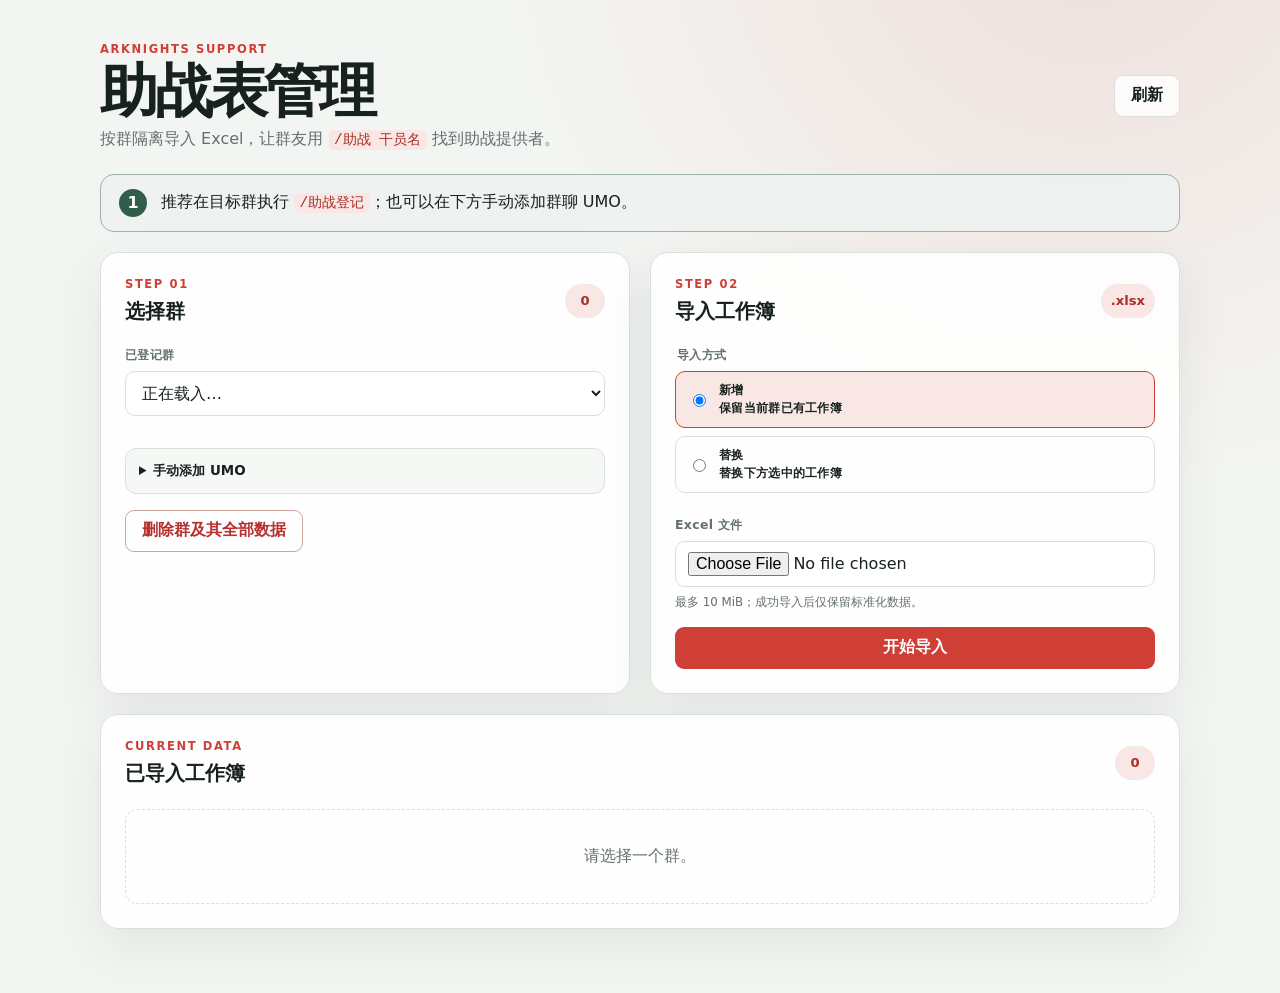
==== pages/management/index.html @ c1661d3b "基本实现" ====
<!doctype html>
<html lang="zh-CN">
  <head>
    <meta charset="utf-8" />
    <meta name="viewport" content="width=device-width, initial-scale=1" />
    <title>明日方舟助战表</title>
    <link rel="stylesheet" href="./style.css" />
  </head>
  <body>
    <main class="page-shell">
      <header class="hero">
        <div>
          <p class="eyebrow">ARKNIGHTS SUPPORT</p>
          <h1>助战表管理</h1>
          <p class="subtitle">
            按群隔离导入 Excel，让群友用 <code>/助战 干员名</code> 找到助战提供者。
          </p>
        </div>
        <button id="refresh-button" class="button secondary" type="button">
          刷新
        </button>
      </header>

      <section class="notice">
        <span class="notice-mark">1</span>
        <p>
          推荐在目标群执行 <code>/助战登记</code>；也可以在下方手动添加群聊 UMO。
        </p>
      </section>

      <section class="grid">
        <article class="card">
          <div class="card-heading">
            <div>
              <p class="step">STEP 01</p>
              <h2>选择群</h2>
            </div>
            <span id="group-count" class="count">0</span>
          </div>

          <label for="group-select">已登记群</label>
          <select id="group-select">
            <option value="">正在载入…</option>
          </select>
          <dl id="group-details" class="details"></dl>

          <div id="remark-editor" class="remark-editor hidden">
            <label for="group-remark">UMO 备注</label>
            <div class="input-action">
              <input
                id="group-remark"
                type="text"
                maxlength="200"
                placeholder="例如：前浪官服交流群"
              />
              <button id="save-remark-button" class="button secondary" type="button">
                保存备注
              </button>
            </div>
          </div>

          <details class="manual-panel">
            <summary>手动添加 UMO</summary>
            <label for="manual-umo">群聊 UMO</label>
            <input
              id="manual-umo"
              type="text"
              maxlength="512"
              placeholder="平台实例:GroupMessage:群会话ID"
            />
            <label for="manual-remark">备注（可选）</label>
            <input
              id="manual-remark"
              type="text"
              maxlength="200"
              placeholder="用于在 WebUI 中辨认该群"
            />
            <button id="add-group-button" class="button secondary full" type="button">
              添加 UMO
            </button>
          </details>

          <button id="delete-group-button" class="button danger ghost" type="button">
            删除群及其全部数据
          </button>
        </article>

        <article class="card">
          <div class="card-heading">
            <div>
              <p class="step">STEP 02</p>
              <h2>导入工作簿</h2>
            </div>
            <span class="file-badge">.xlsx</span>
          </div>

          <fieldset>
            <legend>导入方式</legend>
            <label class="radio-row">
              <input type="radio" name="mode" value="add" checked />
              <span>
                <strong>新增</strong>
                <small>保留当前群已有工作簿</small>
              </span>
            </label>
            <label class="radio-row">
              <input type="radio" name="mode" value="replace" />
              <span>
                <strong>替换</strong>
                <small>替换下方选中的工作簿</small>
              </span>
            </label>
          </fieldset>

          <div id="replace-field" class="hidden">
            <label for="replace-select">要替换的工作簿</label>
            <select id="replace-select"></select>
          </div>

          <label for="file-input">Excel 文件</label>
          <input id="file-input" type="file" accept=".xlsx" />
          <p class="hint">最多 10 MiB；成功导入后仅保留标准化数据。</p>

          <button id="upload-button" class="button primary" type="button">
            开始导入
          </button>
        </article>
      </section>

      <section class="card workbooks-card">
        <div class="card-heading">
          <div>
            <p class="step">CURRENT DATA</p>
            <h2>已导入工作簿</h2>
          </div>
          <span id="workbook-count" class="count">0</span>
        </div>
        <div id="workbook-list" class="workbook-list">
          <p class="empty">请选择一个群。</p>
        </div>
      </section>

      <div id="feedback" class="feedback hidden" role="status"></div>
    </main>
    <script type="module" src="./app.js"></script>
  </body>
</html>
---- pages/management/style.css ----
:root {
  color-scheme: light;
  --bg: #f3f5f2;
  --surface: rgba(255, 255, 255, 0.88);
  --surface-strong: #ffffff;
  --text: #17211d;
  --muted: #64706b;
  --line: #d9dfda;
  --accent: #cf3f35;
  --accent-dark: #a92f28;
  --accent-soft: #f8e7e4;
  --green: #315e4b;
  --danger: #b72f2f;
  --shadow: 0 18px 50px rgba(30, 45, 38, 0.08);
}

[data-theme="dark"] {
  color-scheme: dark;
  --bg: #111714;
  --surface: rgba(29, 38, 34, 0.92);
  --surface-strong: #202a25;
  --text: #edf2ef;
  --muted: #a8b4ae;
  --line: #3a4841;
  --accent: #ef685e;
  --accent-dark: #ff8177;
  --accent-soft: #442825;
  --green: #8eb9a4;
  --danger: #ff7777;
  --shadow: 0 18px 50px rgba(0, 0, 0, 0.24);
}

* {
  box-sizing: border-box;
}

body {
  margin: 0;
  min-width: 320px;
  min-height: 100vh;
  background:
    radial-gradient(circle at 85% -10%, rgba(207, 63, 53, 0.12), transparent 38%),
    var(--bg);
  color: var(--text);
  font-family:
    Inter, "Noto Sans SC", "Microsoft YaHei", system-ui, -apple-system, sans-serif;
}

button,
input,
select {
  font: inherit;
}

.page-shell {
  width: min(1080px, calc(100% - 36px));
  margin: 0 auto;
  padding: 42px 0 64px;
}

.hero,
.card-heading,
.workbook-item {
  display: flex;
  align-items: center;
  justify-content: space-between;
  gap: 20px;
}

.hero {
  margin-bottom: 24px;
}

.eyebrow,
.step {
  margin: 0 0 7px;
  color: var(--accent);
  font-size: 0.72rem;
  font-weight: 800;
  letter-spacing: 0.14em;
}

h1,
h2,
h3,
p {
  margin-top: 0;
}

h1 {
  margin-bottom: 8px;
  font-size: clamp(2rem, 6vw, 3.6rem);
  line-height: 1;
  letter-spacing: -0.055em;
}

h2 {
  margin-bottom: 0;
  font-size: 1.22rem;
}

h3 {
  margin-bottom: 6px;
  font-size: 1rem;
}

.subtitle,
.workbook-main p,
.hint {
  color: var(--muted);
}

.subtitle {
  margin-bottom: 0;
}

code {
  padding: 0.14em 0.38em;
  border-radius: 5px;
  background: var(--accent-soft);
  color: var(--accent-dark);
  font-family: "Cascadia Code", "SFMono-Regular", monospace;
  font-size: 0.9em;
}

.notice {
  display: flex;
  align-items: center;
  gap: 14px;
  margin-bottom: 20px;
  padding: 14px 18px;
  border: 1px solid color-mix(in srgb, var(--green) 35%, var(--line));
  border-radius: 14px;
  background: color-mix(in srgb, var(--green) 7%, var(--surface));
}

.notice p {
  margin: 0;
}

.notice-mark {
  display: grid;
  flex: 0 0 28px;
  height: 28px;
  place-items: center;
  border-radius: 50%;
  background: var(--green);
  color: var(--surface-strong);
  font-weight: 800;
}

.grid {
  display: grid;
  grid-template-columns: repeat(2, minmax(0, 1fr));
  gap: 20px;
}

.card {
  padding: 24px;
  border: 1px solid var(--line);
  border-radius: 18px;
  background: var(--surface);
  box-shadow: var(--shadow);
  backdrop-filter: blur(14px);
}

.card-heading {
  margin-bottom: 22px;
}

.count,
.file-badge {
  display: grid;
  min-width: 40px;
  height: 34px;
  padding: 0 10px;
  place-items: center;
  border-radius: 20px;
  background: var(--accent-soft);
  color: var(--accent-dark);
  font-size: 0.82rem;
  font-weight: 800;
}

label,
legend {
  display: block;
  margin-bottom: 7px;
  color: var(--muted);
  font-size: 0.78rem;
  font-weight: 700;
  letter-spacing: 0.025em;
}

select,
input[type="text"],
input[type="file"] {
  width: 100%;
  min-height: 45px;
  margin-bottom: 16px;
  padding: 10px 12px;
  border: 1px solid var(--line);
  border-radius: 10px;
  outline: none;
  background: var(--surface-strong);
  color: var(--text);
}

select:focus,
input[type="text"]:focus,
input[type="file"]:focus {
  border-color: var(--accent);
  box-shadow: 0 0 0 3px color-mix(in srgb, var(--accent) 14%, transparent);
}

.details {
  display: grid;
  grid-template-columns: max-content 1fr;
  gap: 8px 12px;
  margin: 2px 0 20px;
  padding: 14px;
  border-radius: 11px;
  background: color-mix(in srgb, var(--bg) 70%, transparent);
}

.details:empty {
  display: none;
}

.details dt,
.details dd {
  margin: 0;
  font-size: 0.78rem;
}

.details dt {
  color: var(--muted);
}

.details dd {
  overflow-wrap: anywhere;
}

.remark-editor {
  margin-bottom: 16px;
}

.input-action {
  display: grid;
  grid-template-columns: minmax(0, 1fr) auto;
  gap: 8px;
}

.input-action input {
  margin-bottom: 0;
}

.manual-panel {
  margin: 16px 0;
  padding: 13px;
  border: 1px solid var(--line);
  border-radius: 11px;
  background: color-mix(in srgb, var(--bg) 70%, transparent);
}

.manual-panel summary {
  cursor: pointer;
  font-size: 0.84rem;
  font-weight: 750;
}

.manual-panel[open] summary {
  margin-bottom: 14px;
}

.full {
  width: 100%;
}

fieldset {
  margin: 0 0 16px;
  padding: 0;
  border: 0;
}

.radio-row {
  display: flex;
  align-items: center;
  gap: 10px;
  margin-bottom: 8px;
  padding: 10px 12px;
  border: 1px solid var(--line);
  border-radius: 10px;
  color: var(--text);
  cursor: pointer;
}

.radio-row:has(input:checked) {
  border-color: var(--accent);
  background: var(--accent-soft);
}

.radio-row span {
  display: flex;
  flex-direction: column;
  gap: 2px;
}

.radio-row small,
.hint {
  font-size: 0.74rem;
}

.hint {
  margin: -8px 0 16px;
}

.button {
  min-height: 42px;
  padding: 9px 16px;
  border: 1px solid transparent;
  border-radius: 9px;
  cursor: pointer;
  font-weight: 750;
  transition:
    transform 120ms ease,
    background 120ms ease,
    opacity 120ms ease;
}

.button:hover:not(:disabled) {
  transform: translateY(-1px);
}

.button:disabled {
  cursor: not-allowed;
  opacity: 0.5;
}

.primary {
  width: 100%;
  background: var(--accent);
  color: white;
}

.primary:hover:not(:disabled) {
  background: var(--accent-dark);
}

.secondary {
  border-color: var(--line);
  background: var(--surface);
  color: var(--text);
}

.ghost {
  border-color: color-mix(in srgb, var(--danger) 34%, var(--line));
  background: transparent;
  color: var(--danger);
}

.compact {
  min-height: 34px;
  padding: 6px 11px;
  font-size: 0.78rem;
}

.workbooks-card {
  margin-top: 20px;
}

.workbook-list {
  display: grid;
  gap: 10px;
}

.workbook-item {
  padding: 14px 16px;
  border: 1px solid var(--line);
  border-radius: 12px;
  background: var(--surface-strong);
}

.workbook-main {
  min-width: 0;
  flex: 1;
}

.workbook-main h3,
.workbook-main p {
  overflow: hidden;
  text-overflow: ellipsis;
  white-space: nowrap;
}

.workbook-main p {
  margin-bottom: 0;
  font-size: 0.76rem;
}

.metrics {
  display: flex;
  gap: 8px;
}

.metric {
  display: flex;
  min-width: 58px;
  flex-direction: column;
  align-items: center;
  padding: 7px 9px;
  border-radius: 8px;
  background: var(--bg);
}

.metric strong {
  font-size: 0.92rem;
}

.metric small {
  color: var(--muted);
  font-size: 0.65rem;
}

.empty {
  margin: 0;
  padding: 36px 16px;
  border: 1px dashed var(--line);
  border-radius: 12px;
  color: var(--muted);
  text-align: center;
}

.feedback {
  position: fixed;
  right: 24px;
  bottom: 24px;
  z-index: 10;
  max-width: min(420px, calc(100vw - 48px));
  padding: 13px 17px;
  border: 1px solid var(--line);
  border-radius: 10px;
  background: var(--surface-strong);
  box-shadow: var(--shadow);
}

.feedback.success {
  border-color: var(--green);
}

.feedback.error {
  border-color: var(--danger);
  color: var(--danger);
}

.hidden {
  display: none !important;
}

@media (max-width: 760px) {
  .page-shell {
    width: min(100% - 24px, 1080px);
    padding-top: 26px;
  }

  .grid {
    grid-template-columns: 1fr;
  }

  .hero,
  .workbook-item {
    align-items: flex-start;
  }

  .workbook-item {
    flex-wrap: wrap;
  }

  .metrics {
    order: 3;
    width: 100%;
  }

  .metric {
    flex: 1;
  }

  .input-action {
    grid-template-columns: 1fr;
  }
}
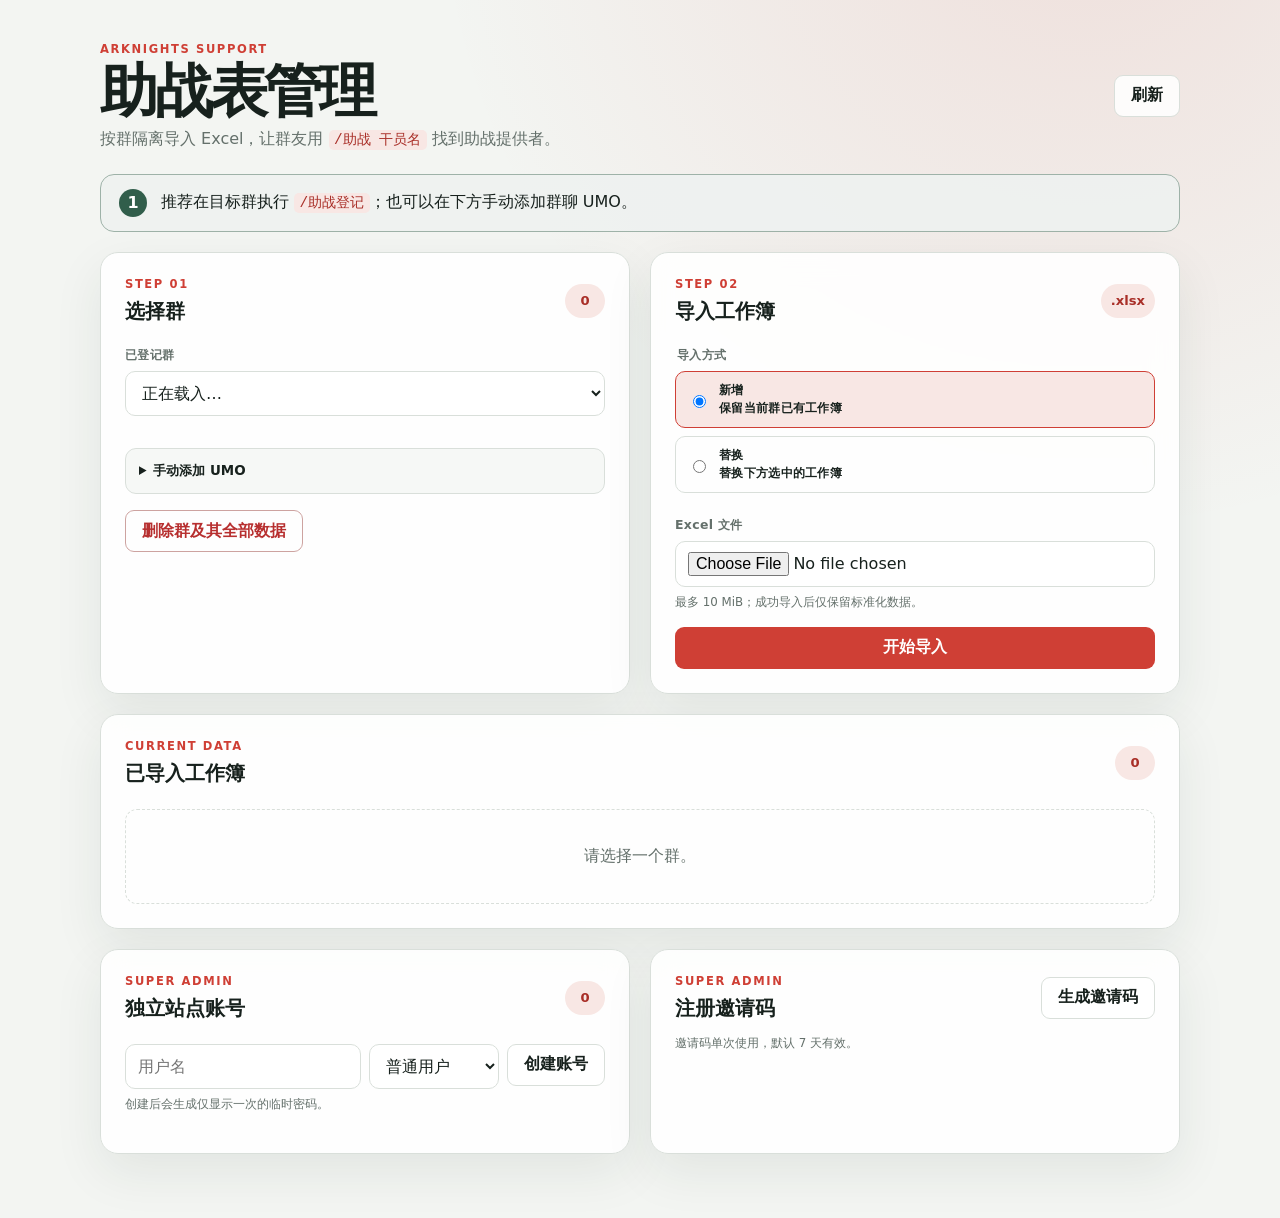
==== commit 4bfe08f6: "做了一半的端口网页，现在还有bug，设置不要开启" ====
--- a/pages/management/index.html
+++ b/pages/management/index.html
@@ -140,6 +140,65 @@
         </div>
       </section>
 
+      <section class="admin-grid">
+        <article class="card">
+          <div class="card-heading">
+            <div>
+              <p class="step">SUPER ADMIN</p>
+              <h2>独立站点账号</h2>
+            </div>
+            <span id="account-count" class="count">0</span>
+          </div>
+          <div class="account-create">
+            <input
+              id="account-username"
+              type="text"
+              maxlength="32"
+              placeholder="用户名"
+            />
+            <select id="account-role">
+              <option value="user">普通用户</option>
+              <option value="admin">管理员</option>
+            </select>
+            <button id="create-account-button" class="button secondary" type="button">
+              创建账号
+            </button>
+          </div>
+          <p class="hint">创建后会生成仅显示一次的临时密码。</p>
+          <div id="account-list" class="workbook-list"></div>
+        </article>
+
+        <article class="card">
+          <div class="card-heading">
+            <div>
+              <p class="step">SUPER ADMIN</p>
+              <h2>注册邀请码</h2>
+            </div>
+            <button id="create-invite-button" class="button secondary" type="button">
+              生成邀请码
+            </button>
+          </div>
+          <p class="hint">邀请码单次使用，默认 7 天有效。</p>
+          <div id="invite-list" class="workbook-list"></div>
+        </article>
+      </section>
+
+      <dialog id="confirm-dialog" class="confirm-dialog">
+        <form method="dialog">
+          <div class="dialog-mark">!</div>
+          <h2 id="confirm-title">确认删除</h2>
+          <p id="confirm-message"></p>
+          <div class="dialog-actions">
+            <button class="button secondary" type="submit" value="cancel">
+              取消
+            </button>
+            <button class="button danger solid" type="submit" value="confirm">
+              确认删除
+            </button>
+          </div>
+        </form>
+      </dialog>
+
       <div id="feedback" class="feedback hidden" role="status"></div>
     </main>
     <script type="module" src="./app.js"></script>
--- a/pages/management/style.css
+++ b/pages/management/style.css
@@ -155,6 +155,36 @@
   gap: 20px;
 }
 
+.admin-grid {
+  display: grid;
+  grid-template-columns: repeat(2, minmax(0, 1fr));
+  gap: 20px;
+  margin-top: 20px;
+}
+
+.account-create {
+  display: grid;
+  grid-template-columns: minmax(0, 1fr) 130px auto;
+  gap: 8px;
+  align-items: start;
+}
+
+.account-create input,
+.account-create select {
+  margin-bottom: 0;
+}
+
+.account-item {
+  align-items: flex-start;
+}
+
+.account-actions {
+  display: flex;
+  flex-wrap: wrap;
+  justify-content: flex-end;
+  gap: 7px;
+}
+
 .card {
   padding: 24px;
   border: 1px solid var(--line);
@@ -359,6 +389,11 @@
   color: var(--danger);
 }
 
+.solid {
+  background: var(--danger);
+  color: white;
+}
+
 .compact {
   min-height: 34px;
   padding: 6px 11px;
@@ -453,6 +488,58 @@
   color: var(--danger);
 }
 
+.confirm-dialog {
+  width: min(430px, calc(100vw - 32px));
+  padding: 0;
+  border: 1px solid var(--line);
+  border-radius: 16px;
+  background: var(--surface-strong);
+  color: var(--text);
+  box-shadow: 0 24px 80px rgba(0, 0, 0, 0.3);
+}
+
+.confirm-dialog::backdrop {
+  background: rgba(10, 15, 12, 0.56);
+  backdrop-filter: blur(3px);
+}
+
+.confirm-dialog form {
+  display: grid;
+  justify-items: center;
+  padding: 28px;
+  text-align: center;
+}
+
+.dialog-mark {
+  display: grid;
+  width: 46px;
+  height: 46px;
+  margin-bottom: 15px;
+  place-items: center;
+  border-radius: 50%;
+  background: color-mix(in srgb, var(--danger) 13%, transparent);
+  color: var(--danger);
+  font-size: 1.4rem;
+  font-weight: 850;
+}
+
+.confirm-dialog h2 {
+  margin-bottom: 10px;
+}
+
+.confirm-dialog p {
+  margin-bottom: 24px;
+  color: var(--muted);
+  line-height: 1.65;
+}
+
+.dialog-actions {
+  display: grid;
+  width: 100%;
+  grid-template-columns: repeat(2, minmax(0, 1fr));
+  gap: 10px;
+}
+
 .hidden {
   display: none !important;
 }
@@ -467,6 +554,10 @@
     grid-template-columns: 1fr;
   }
 
+  .admin-grid {
+    grid-template-columns: 1fr;
+  }
+
   .hero,
   .workbook-item {
     align-items: flex-start;
@@ -488,4 +579,8 @@
   .input-action {
     grid-template-columns: 1fr;
   }
-}
+
+  .account-create {
+    grid-template-columns: 1fr;
+  }
+}
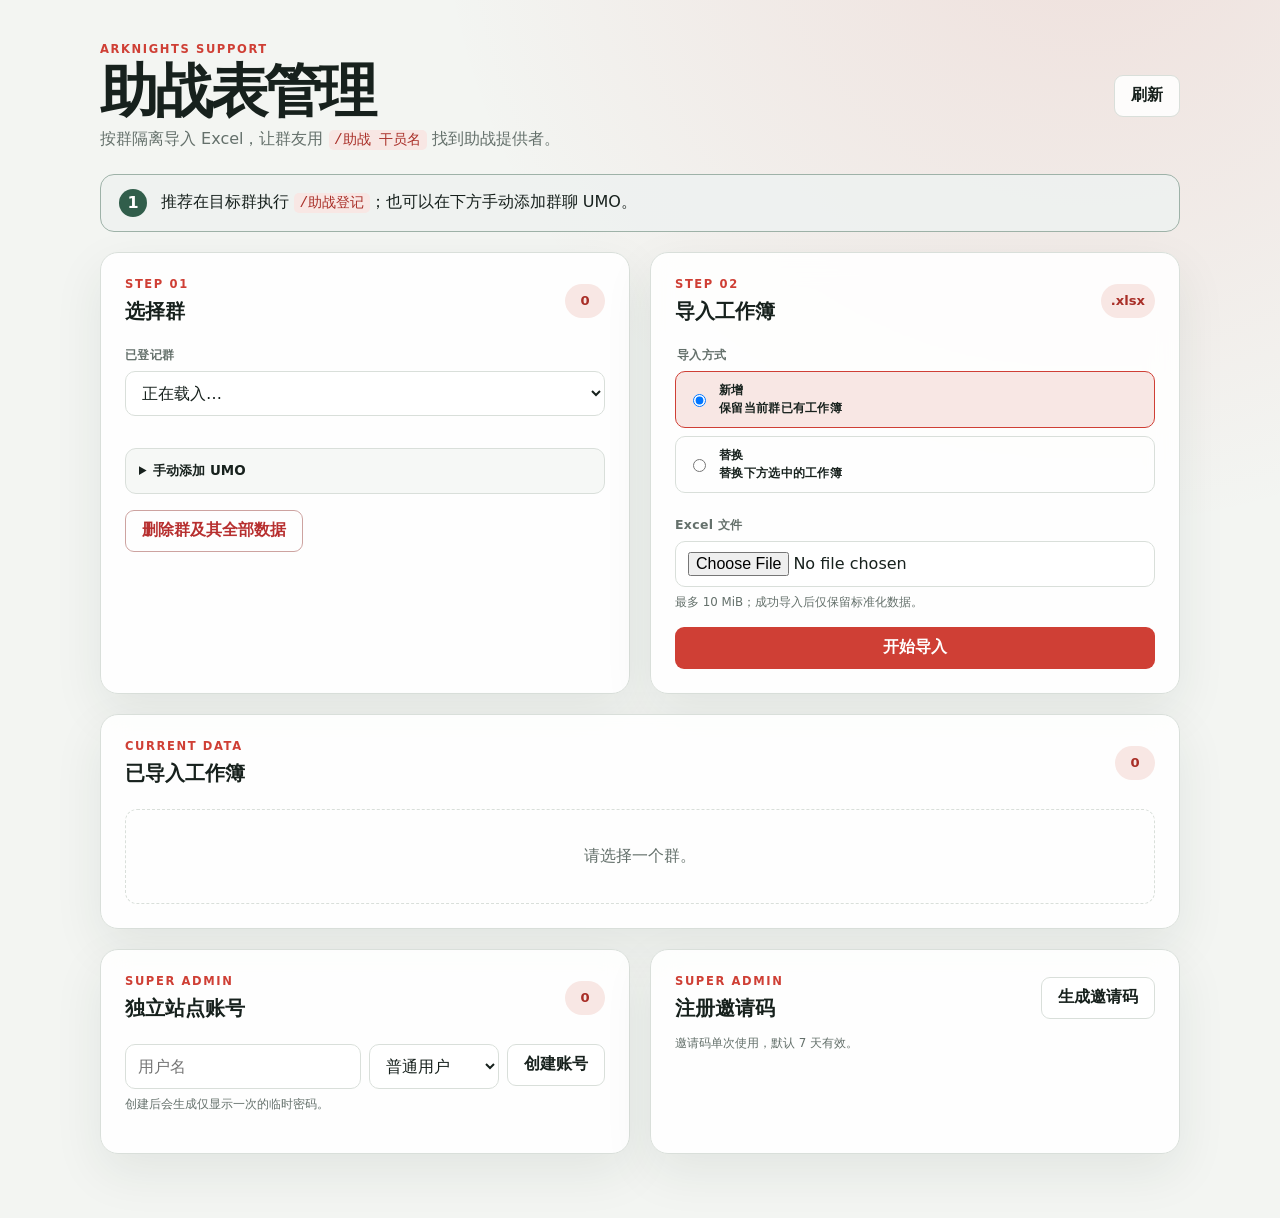
==== commit 085d31ca: "修复独立站点的Bug" ====
--- a/pages/management/index.html
+++ b/pages/management/index.html
@@ -192,7 +192,7 @@
             <button class="button secondary" type="submit" value="cancel">
               取消
             </button>
-            <button class="button danger solid" type="submit" value="confirm">
+            <button id="confirm-button" class="button danger solid" type="submit" value="confirm">
               确认删除
             </button>
           </div>
